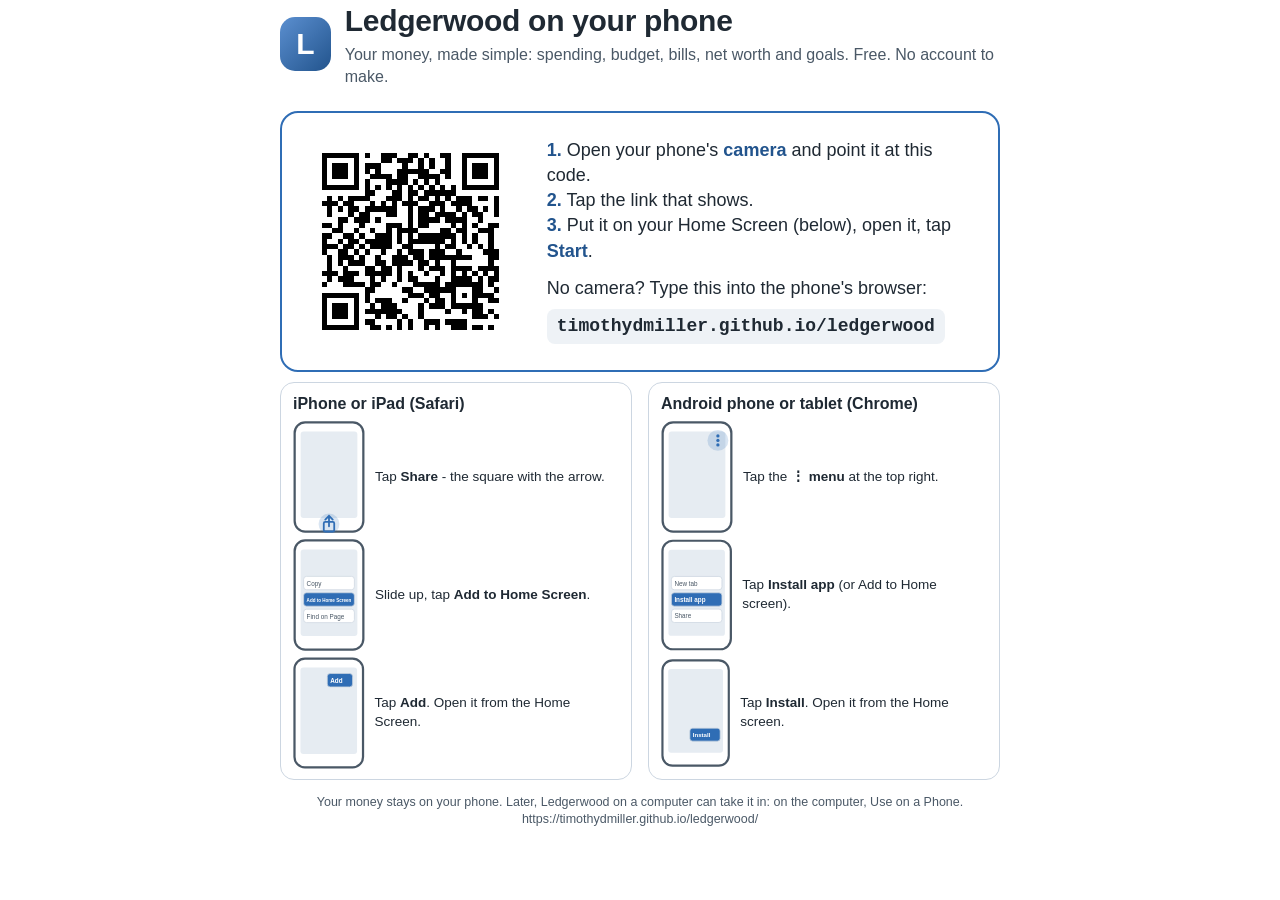
==== card.html @ f2d60dee "Ledgerwood phone app Co-Authored-By: Claude Opus 5.5 <noreply@anthropic.com>" ====
<!doctype html><html lang="en"><head><meta charset="utf-8"><title>Ledgerwood on your phone</title>
<style>
@page { size: letter portrait; margin: 0.5in; }
* { box-sizing: border-box; }
body { margin: 0; font: 15px/1.4 "Segoe UI", -apple-system, Roboto, Arial, sans-serif; color: #1f2933; }
.card { max-width: 7.5in; margin: 0 auto; }
header { display: flex; align-items: center; gap: 14px; }
.logo { width: 54px; height: 54px; border-radius: 15px; background: linear-gradient(135deg, #5b8fd0, #22548d); color: #fff; font: 800 30px/54px "Segoe UI", Arial; text-align: center; }
h1 { font-size: 30px; margin: 0; letter-spacing: -0.01em; }
.sub { color: #4a5866; margin: 2px 0 0; font-size: 16px; }
.main { display: flex; gap: 26px; align-items: center; margin: 22px 0 10px; padding: 18px; border: 2px solid #2f6db5; border-radius: 18px; }
.qr { width: 2.3in; height: 2.3in; flex: none; }
.how { font-size: 18px; }
.how b { color: #22548d; }
.addr { display: inline-block; margin-top: 8px; padding: 6px 10px; border-radius: 8px; background: #eef2f6; font: 700 18px/1.3 Consolas, "Courier New", monospace; }
.devs { display: grid; grid-template-columns: 1fr 1fr; gap: 16px; }
.dev { border: 1px solid #ccd6e1; border-radius: 14px; padding: 10px 12px; }
.dev h2 { font-size: 16px; margin: 0 0 6px; }
.dev ol { list-style: none; margin: 0; padding: 0; display: grid; gap: 6px; }
.dev li { display: flex; align-items: center; gap: 10px; font-size: 13.5px; }
.foot { margin-top: 14px; color: #4a5866; font-size: 12.5px; text-align: center; }
</style></head><body><div class="card">
<header><div class="logo">L</div><div><h1>Ledgerwood on your phone</h1><p class="sub">Your money, made simple: spending, budget, bills, net worth and goals. Free. No account to make.</p></div></header>
<div class="main"><svg class="qr" viewBox="0 0 41 41" shape-rendering="crispEdges" role="img" aria-label="Code for https://timothydmiller.github.io/ledgerwood/"><rect width="41" height="41" fill="#fff"/><path d="M4 4h7v1h-7zM12 4h1v1h-1zM15 4h3v1h-3zM20 4h2v1h-2zM23 4h1v1h-1zM26 4h2v1h-2zM30 4h7v1h-7zM4 5h1v1h-1zM10 5h1v1h-1zM15 5h2v1h-2zM18 5h3v1h-3zM22 5h1v1h-1zM24 5h1v1h-1zM27 5h1v1h-1zM30 5h1v1h-1zM36 5h1v1h-1zM4 6h1v1h-1zM6 6h3v1h-3zM10 6h1v1h-1zM12 6h3v1h-3zM19 6h1v1h-1zM22 6h1v1h-1zM24 6h1v1h-1zM27 6h1v1h-1zM30 6h1v1h-1zM32 6h3v1h-3zM36 6h1v1h-1zM4 7h1v1h-1zM6 7h3v1h-3zM10 7h1v1h-1zM12 7h1v1h-1zM14 7h1v1h-1zM18 7h6v1h-6zM26 7h2v1h-2zM30 7h1v1h-1zM32 7h3v1h-3zM36 7h1v1h-1zM4 8h1v1h-1zM6 8h3v1h-3zM10 8h1v1h-1zM13 8h4v1h-4zM18 8h2v1h-2zM22 8h4v1h-4zM27 8h1v1h-1zM30 8h1v1h-1zM32 8h3v1h-3zM36 8h1v1h-1zM4 9h1v1h-1zM10 9h1v1h-1zM12 9h1v1h-1zM16 9h4v1h-4zM21 9h1v1h-1zM23 9h1v1h-1zM25 9h1v1h-1zM30 9h1v1h-1zM36 9h1v1h-1zM4 10h7v1h-7zM12 10h1v1h-1zM14 10h1v1h-1zM16 10h1v1h-1zM18 10h1v1h-1zM20 10h1v1h-1zM22 10h1v1h-1zM24 10h1v1h-1zM26 10h1v1h-1zM28 10h1v1h-1zM30 10h7v1h-7zM12 11h2v1h-2zM17 11h2v1h-2zM20 11h2v1h-2zM23 11h6v1h-6zM5 12h1v1h-1zM7 12h1v1h-1zM9 12h4v1h-4zM16 12h3v1h-3zM20 12h1v1h-1zM22 12h2v1h-2zM25 12h1v1h-1zM27 12h1v1h-1zM29 12h3v1h-3zM33 12h2v1h-2zM36 12h1v1h-1zM4 13h3v1h-3zM8 13h2v1h-2zM13 13h1v1h-1zM15 13h1v1h-1zM17 13h1v1h-1zM19 13h3v1h-3zM24 13h3v1h-3zM28 13h4v1h-4zM36 13h1v1h-1zM5 14h1v1h-1zM7 14h1v1h-1zM9 14h2v1h-2zM12 14h6v1h-6zM20 14h1v1h-1zM22 14h3v1h-3zM26 14h1v1h-1zM29 14h1v1h-1zM31 14h2v1h-2zM34 14h1v1h-1zM36 14h1v1h-1zM5 15h1v1h-1zM9 15h1v1h-1zM11 15h2v1h-2zM16 15h2v1h-2zM20 15h1v1h-1zM22 15h2v1h-2zM25 15h4v1h-4zM30 15h1v1h-1zM32 15h2v1h-2zM36 15h1v1h-1zM7 16h2v1h-2zM10 16h3v1h-3zM14 16h1v1h-1zM20 16h1v1h-1zM22 16h4v1h-4zM27 16h4v1h-4zM33 16h1v1h-1zM4 17h2v1h-2zM7 17h1v1h-1zM11 17h1v1h-1zM16 17h3v1h-3zM20 17h1v1h-1zM22 17h2v1h-2zM28 17h1v1h-1zM30 17h1v1h-1zM32 17h1v1h-1zM35 17h2v1h-2zM6 18h2v1h-2zM10 18h1v1h-1zM13 18h1v1h-1zM16 18h1v1h-1zM18 18h4v1h-4zM26 18h2v1h-2zM29 18h2v1h-2zM33 18h3v1h-3zM4 19h2v1h-2zM8 19h2v1h-2zM11 19h1v1h-1zM14 19h3v1h-3zM18 19h1v1h-1zM20 19h1v1h-1zM22 19h7v1h-7zM30 19h1v1h-1zM32 19h1v1h-1zM35 19h1v1h-1zM4 20h1v1h-1zM7 20h1v1h-1zM9 20h2v1h-2zM12 20h5v1h-5zM18 20h1v1h-1zM20 20h7v1h-7zM28 20h1v1h-1zM30 20h1v1h-1zM32 20h1v1h-1zM35 20h1v1h-1zM4 21h3v1h-3zM8 21h2v1h-2zM11 21h1v1h-1zM13 21h4v1h-4zM19 21h2v1h-2zM25 21h1v1h-1zM27 21h2v1h-2zM31 21h1v1h-1zM33 21h1v1h-1zM35 21h1v1h-1zM4 22h1v1h-1zM7 22h2v1h-2zM10 22h1v1h-1zM12 22h1v1h-1zM15 22h1v1h-1zM18 22h1v1h-1zM20 22h3v1h-3zM24 22h3v1h-3zM29 22h1v1h-1zM34 22h3v1h-3zM5 23h1v1h-1zM7 23h3v1h-3zM11 23h1v1h-1zM14 23h1v1h-1zM17 23h3v1h-3zM21 23h2v1h-2zM24 23h8v1h-8zM35 23h2v1h-2zM5 24h1v1h-1zM7 24h1v1h-1zM9 24h3v1h-3zM14 24h2v1h-2zM17 24h4v1h-4zM22 24h2v1h-2zM25 24h1v1h-1zM28 24h1v1h-1zM35 24h1v1h-1zM5 25h1v1h-1zM8 25h1v1h-1zM12 25h2v1h-2zM15 25h2v1h-2zM18 25h1v1h-1zM22 25h1v1h-1zM24 25h3v1h-3zM28 25h4v1h-4zM33 25h4v1h-4zM4 26h3v1h-3zM8 26h3v1h-3zM12 26h5v1h-5zM18 26h1v1h-1zM20 26h1v1h-1zM23 26h1v1h-1zM26 26h1v1h-1zM28 26h1v1h-1zM30 26h1v1h-1zM32 26h1v1h-1zM34 26h1v1h-1zM36 26h1v1h-1zM5 27h1v1h-1zM7 27h3v1h-3zM13 27h1v1h-1zM15 27h1v1h-1zM18 27h1v1h-1zM20 27h2v1h-2zM25 27h1v1h-1zM28 27h4v1h-4zM33 27h1v1h-1zM35 27h2v1h-2zM4 28h1v1h-1zM8 28h4v1h-4zM13 28h2v1h-2zM17 28h1v1h-1zM21 28h5v1h-5zM27 28h7v1h-7zM35 28h1v1h-1zM12 29h2v1h-2zM19 29h2v1h-2zM23 29h6v1h-6zM32 29h2v1h-2zM36 29h1v1h-1zM4 30h7v1h-7zM12 30h1v1h-1zM20 30h3v1h-3zM24 30h2v1h-2zM28 30h1v1h-1zM30 30h1v1h-1zM32 30h4v1h-4zM4 31h1v1h-1zM10 31h1v1h-1zM12 31h1v1h-1zM14 31h3v1h-3zM19 31h1v1h-1zM23 31h1v1h-1zM25 31h2v1h-2zM28 31h1v1h-1zM32 31h1v1h-1zM35 31h2v1h-2zM4 32h1v1h-1zM6 32h3v1h-3zM10 32h1v1h-1zM13 32h1v1h-1zM15 32h3v1h-3zM22 32h1v1h-1zM24 32h3v1h-3zM28 32h6v1h-6zM4 33h1v1h-1zM6 33h3v1h-3zM10 33h1v1h-1zM12 33h7v1h-7zM22 33h1v1h-1zM27 33h1v1h-1zM30 33h1v1h-1zM32 33h2v1h-2zM35 33h1v1h-1zM4 34h1v1h-1zM6 34h3v1h-3zM10 34h1v1h-1zM14 34h1v1h-1zM16 34h2v1h-2zM19 34h1v1h-1zM22 34h1v1h-1zM32 34h3v1h-3zM36 34h1v1h-1zM4 35h1v1h-1zM10 35h1v1h-1zM12 35h2v1h-2zM18 35h1v1h-1zM20 35h1v1h-1zM23 35h3v1h-3zM27 35h4v1h-4zM4 36h7v1h-7zM13 36h2v1h-2zM16 36h1v1h-1zM18 36h1v1h-1zM20 36h1v1h-1zM23 36h1v1h-1zM25 36h1v1h-1zM28 36h3v1h-3zM32 36h2v1h-2zM35 36h1v1h-1z" fill="#000"/></svg>
<div class="how"><div><b>1.</b> Open your phone's <b>camera</b> and point it at this code.</div><div><b>2.</b> Tap the link that shows.</div><div><b>3.</b> Put it on your Home Screen (below), open it, tap <b>Start</b>.</div>
<div style="margin-top:12px">No camera? Type this into the phone's browser:<br><span class="addr">timothydmiller.github.io/ledgerwood</span></div></div></div>
<div class="devs">
<section class="dev"><h2>iPhone or iPad (Safari)</h2><ol><li><svg viewBox="0 0 96 150" width="72" height="112" role="img" aria-label="The Share button"><rect x="2" y="2" width="92" height="146" rx="14" fill="#fff" stroke="#4a5866" stroke-width="3"/><rect x="10" y="14" width="76" height="116" rx="4" fill="#e6ecf2"/><g transform="translate(48 138)"><circle r="14" fill="#2f6db5" opacity="0.18"/><rect x="-7" y="-3" width="14" height="13" rx="2" fill="none" stroke="#2f6db5" stroke-width="2.4"/><path d="M0 -11 V3 M-5 -6 L0 -11 L5 -6" fill="none" stroke="#2f6db5" stroke-width="2.4" stroke-linecap="round"/></g></svg><span>Tap <b>Share</b> - the square with the arrow.</span></li><li><svg viewBox="0 0 96 150" width="72" height="112" role="img" aria-label="Add to Home Screen"><rect x="2" y="2" width="92" height="146" rx="14" fill="#fff" stroke="#4a5866" stroke-width="3"/><rect x="10" y="14" width="76" height="116" rx="4" fill="#e6ecf2"/><rect x="14" y="50" width="68" height="18" rx="4" fill="#fff" stroke="#ccd6e1"/><text x="18" y="62.5" font-size="8.5" font-family="Segoe UI, Arial" font-weight="400" fill="#4a5866">Copy</text><rect x="14" y="72" width="68" height="18" rx="4" fill="#2f6db5" stroke="#ccd6e1"/><text x="18" y="84.5" font-size="6.1" font-family="Segoe UI, Arial" font-weight="700" fill="#fff">Add to Home Screen</text><rect x="14" y="94" width="68" height="18" rx="4" fill="#fff" stroke="#ccd6e1"/><text x="18" y="106.5" font-size="8.5" font-family="Segoe UI, Arial" font-weight="400" fill="#4a5866">Find on Page</text></svg><span>Slide up, tap <b>Add to Home Screen</b>.</span></li><li><svg viewBox="0 0 96 150" width="72" height="112" role="img" aria-label="Add"><rect x="2" y="2" width="92" height="146" rx="14" fill="#fff" stroke="#4a5866" stroke-width="3"/><rect x="10" y="14" width="76" height="116" rx="4" fill="#e6ecf2"/><rect x="46" y="22" width="34" height="18" rx="4" fill="#2f6db5" stroke="#ccd6e1"/><text x="50" y="34.5" font-size="8.5" font-family="Segoe UI, Arial" font-weight="700" fill="#fff">Add</text></svg><span>Tap <b>Add</b>. Open it from the Home Screen.</span></li></ol></section>
<section class="dev"><h2>Android phone or tablet (Chrome)</h2><ol><li><svg viewBox="0 0 96 150" width="72" height="112" role="img" aria-label="The menu"><rect x="2" y="2" width="92" height="146" rx="14" fill="#fff" stroke="#4a5866" stroke-width="3"/><rect x="10" y="14" width="76" height="116" rx="4" fill="#e6ecf2"/><g transform="translate(76 26)"><circle r="14" fill="#2f6db5" opacity="0.18"/><circle cx="0" cy="-6" r="2.2" fill="#2f6db5"/><circle cx="0" cy="0" r="2.2" fill="#2f6db5"/><circle cx="0" cy="6" r="2.2" fill="#2f6db5"/></g></svg><span>Tap the <b>&#8942; menu</b> at the top right.</span></li><li><svg viewBox="0 0 96 150" width="72" height="112" role="img" aria-label="Install app"><rect x="2" y="2" width="92" height="146" rx="14" fill="#fff" stroke="#4a5866" stroke-width="3"/><rect x="10" y="14" width="76" height="116" rx="4" fill="#e6ecf2"/><rect x="14" y="50" width="68" height="18" rx="4" fill="#fff" stroke="#ccd6e1"/><text x="18" y="62.5" font-size="8.5" font-family="Segoe UI, Arial" font-weight="400" fill="#4a5866">New tab</text><rect x="14" y="72" width="68" height="18" rx="4" fill="#2f6db5" stroke="#ccd6e1"/><text x="18" y="84.5" font-size="8.5" font-family="Segoe UI, Arial" font-weight="700" fill="#fff">Install app</text><rect x="14" y="94" width="68" height="18" rx="4" fill="#fff" stroke="#ccd6e1"/><text x="18" y="106.5" font-size="8.5" font-family="Segoe UI, Arial" font-weight="400" fill="#4a5866">Share</text></svg><span>Tap <b>Install app</b> (or Add to Home screen).</span></li><li><svg viewBox="0 0 96 150" width="72" height="112" role="img" aria-label="Install"><rect x="2" y="2" width="92" height="146" rx="14" fill="#fff" stroke="#4a5866" stroke-width="3"/><rect x="10" y="14" width="76" height="116" rx="4" fill="#e6ecf2"/><rect x="40" y="96" width="42" height="18" rx="4" fill="#2f6db5" stroke="#ccd6e1"/><text x="44" y="108.5" font-size="8.5" font-family="Segoe UI, Arial" font-weight="700" fill="#fff">Install</text></svg><span>Tap <b>Install</b>. Open it from the Home screen.</span></li></ol></section>
</div>
<p class="foot">Your money stays on your phone. Later, Ledgerwood on a computer can take it in: on the computer, Use on a Phone. https://timothydmiller.github.io/ledgerwood/</p>
</div></body></html>
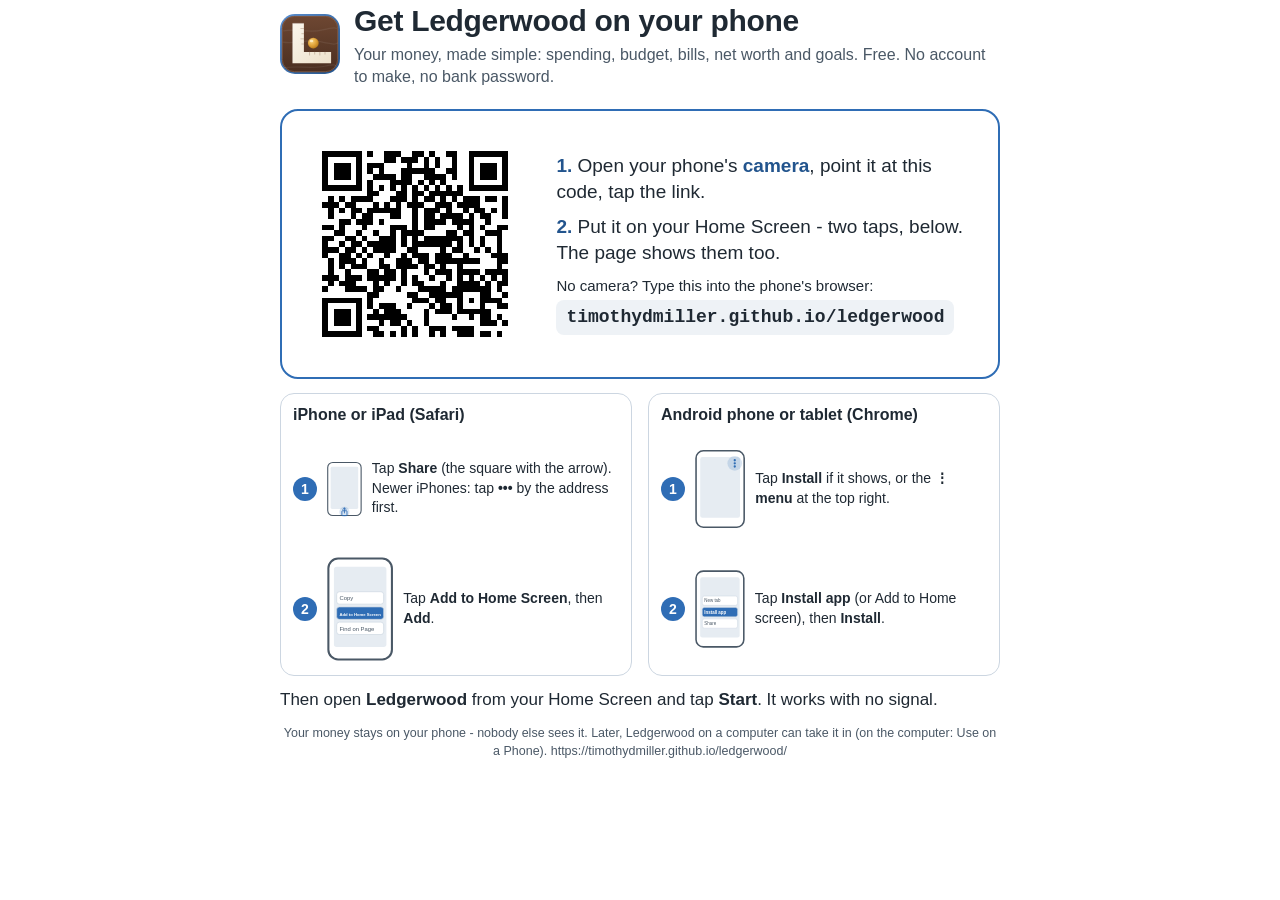
==== commit 7057dbe7: "Ledgerwood phone app - 22 Nov 2026 build Co-Authored-By: Claude Opus 5.5 <noreply@anthropic.com>" ====
--- a/card.html
+++ b/card.html
@@ -1,32 +1,79 @@
-<!doctype html><html lang="en"><head><meta charset="utf-8"><title>Ledgerwood on your phone</title>
+<!doctype html><html lang="en"><head><meta charset="utf-8"><title>Get Ledgerwood on your phone</title>
 <style>
 @page { size: letter portrait; margin: 0.5in; }
 * { box-sizing: border-box; }
 body { margin: 0; font: 15px/1.4 "Segoe UI", -apple-system, Roboto, Arial, sans-serif; color: #1f2933; }
 .card { max-width: 7.5in; margin: 0 auto; }
 header { display: flex; align-items: center; gap: 14px; }
-.logo { width: 54px; height: 54px; border-radius: 15px; background: linear-gradient(135deg, #5b8fd0, #22548d); color: #fff; font: 800 30px/54px "Segoe UI", Arial; text-align: center; }
+.logo { width: 60px; height: 60px; flex: none; border-radius: 15px; background: linear-gradient(135deg, #5b8fd0, #22548d); color: #fff; font: 800 30px/60px "Segoe UI", Arial; text-align: center; }
 h1 { font-size: 30px; margin: 0; letter-spacing: -0.01em; }
 .sub { color: #4a5866; margin: 2px 0 0; font-size: 16px; }
-.main { display: flex; gap: 26px; align-items: center; margin: 22px 0 10px; padding: 18px; border: 2px solid #2f6db5; border-radius: 18px; }
-.qr { width: 2.3in; height: 2.3in; flex: none; }
-.how { font-size: 18px; }
+.main { display: flex; gap: 26px; align-items: center; margin: 20px 0 14px; padding: 18px; border: 2px solid #2f6db5; border-radius: 18px; }
+.qr { width: 2.4in; height: 2.4in; flex: none; }
+.how { font-size: 19px; display: grid; gap: 8px; }
 .how b { color: #22548d; }
-.addr { display: inline-block; margin-top: 8px; padding: 6px 10px; border-radius: 8px; background: #eef2f6; font: 700 18px/1.3 Consolas, "Courier New", monospace; }
+.addr { display: inline-block; margin-top: 4px; padding: 6px 10px; border-radius: 8px; background: #eef2f6; font: 700 18px/1.3 Consolas, "Courier New", monospace; }
+.then { font-size: 17px; margin: 0 0 10px; }
 .devs { display: grid; grid-template-columns: 1fr 1fr; gap: 16px; }
 .dev { border: 1px solid #ccd6e1; border-radius: 14px; padding: 10px 12px; }
 .dev h2 { font-size: 16px; margin: 0 0 6px; }
-.dev ol { list-style: none; margin: 0; padding: 0; display: grid; gap: 6px; }
-.dev li { display: flex; align-items: center; gap: 10px; font-size: 13.5px; }
+.dev ol { list-style: none; margin: 0; padding: 0; display: grid; gap: 8px; }
+.dev li { display: flex; align-items: center; gap: 10px; font-size: 14px; }
+.dev .n { width: 24px; height: 24px; flex: none; border-radius: 12px; background: #2f6db5; color: #fff; font-weight: 800; text-align: center; line-height: 24px; }
 .foot { margin-top: 14px; color: #4a5866; font-size: 12.5px; text-align: center; }
 </style></head><body><div class="card">
-<header><div class="logo">L</div><div><h1>Ledgerwood on your phone</h1><p class="sub">Your money, made simple: spending, budget, bills, net worth and goals. Free. No account to make.</p></div></header>
+<header><svg class="logo" xmlns="http://www.w3.org/2000/svg" viewBox="0 0 256 256" width="256" height="256">
+  
+  <defs>
+    <linearGradient id="lw-tile" x1="0" y1="0" x2="0" y2="1">
+      <stop offset="0" stop-color="#6E4732"/>
+      <stop offset="1" stop-color="#4A2E20"/>
+    </linearGradient>
+    <linearGradient id="lw-square" x1="0" y1="0" x2="1" y2="1">
+      <stop offset="0" stop-color="#FBF6EC"/>
+      <stop offset="1" stop-color="#EDE1CB"/>
+    </linearGradient>
+    <radialGradient id="lw-brass" cx="0.36" cy="0.32" r="0.75">
+      <stop offset="0" stop-color="#F9D27A"/>
+      <stop offset="0.55" stop-color="#E0A33A"/>
+      <stop offset="1" stop-color="#B57719"/>
+    </radialGradient>
+  </defs>
+
+  
+  <rect x="8" y="8" width="240" height="240" rx="54" fill="url(#lw-tile)"/>
+  <rect x="10" y="10" width="236" height="236" rx="52" fill="none" stroke="#86604A" stroke-width="3"/>
+
+  
+  <g class="fine" fill="none" stroke="#FFFFFF" stroke-opacity="0.07" stroke-width="5" stroke-linecap="round">
+    <path d="M16 72 C70 60 122 84 182 68 S236 62 242 61"/>
+    <path d="M13 120 C62 130 112 106 172 118 S236 131 245 124"/>
+    <path d="M16 230 C70 219 130 235 190 223 S234 221 240 225"/>
+  </g>
+
+  
+  <path d="M54 40 H102 V162 H218 V210 H54 Z" fill="url(#lw-square)"/>
+  <path d="M54 210 V40 H102" fill="none" stroke="#FFFFFF" stroke-opacity="0.6" stroke-width="2"/>
+
+  
+  <g class="fine" stroke="#8B6A50" stroke-opacity="0.5" stroke-width="3" stroke-linecap="round">
+    <path d="M126 162 V175"/><path d="M148 162 V171"/><path d="M170 162 V175"/><path d="M192 162 V171"/>
+    <path d="M102 62 H89"/><path d="M102 84 H93"/><path d="M102 106 H89"/><path d="M102 128 H93"/>
+  </g>
+
+  
+  <circle cx="142" cy="124" r="23" fill="url(#lw-brass)"/>
+  <circle cx="142" cy="124" r="22" fill="none" stroke="#9A6414" stroke-opacity="0.35" stroke-width="2"/>
+  <ellipse class="fine" cx="134.5" cy="115.5" rx="7.5" ry="5.5" fill="#FFF4D8" opacity="0.75"/>
+</svg>
+<div><h1>Get Ledgerwood on your phone</h1><p class="sub">Your money, made simple: spending, budget, bills, net worth and goals. Free. No account to make, no bank password.</p></div></header>
 <div class="main"><svg class="qr" viewBox="0 0 41 41" shape-rendering="crispEdges" role="img" aria-label="Code for https://timothydmiller.github.io/ledgerwood/"><rect width="41" height="41" fill="#fff"/><path d="M4 4h7v1h-7zM12 4h1v1h-1zM15 4h3v1h-3zM20 4h2v1h-2zM23 4h1v1h-1zM26 4h2v1h-2zM30 4h7v1h-7zM4 5h1v1h-1zM10 5h1v1h-1zM15 5h2v1h-2zM18 5h3v1h-3zM22 5h1v1h-1zM24 5h1v1h-1zM27 5h1v1h-1zM30 5h1v1h-1zM36 5h1v1h-1zM4 6h1v1h-1zM6 6h3v1h-3zM10 6h1v1h-1zM12 6h3v1h-3zM19 6h1v1h-1zM22 6h1v1h-1zM24 6h1v1h-1zM27 6h1v1h-1zM30 6h1v1h-1zM32 6h3v1h-3zM36 6h1v1h-1zM4 7h1v1h-1zM6 7h3v1h-3zM10 7h1v1h-1zM12 7h1v1h-1zM14 7h1v1h-1zM18 7h6v1h-6zM26 7h2v1h-2zM30 7h1v1h-1zM32 7h3v1h-3zM36 7h1v1h-1zM4 8h1v1h-1zM6 8h3v1h-3zM10 8h1v1h-1zM13 8h4v1h-4zM18 8h2v1h-2zM22 8h4v1h-4zM27 8h1v1h-1zM30 8h1v1h-1zM32 8h3v1h-3zM36 8h1v1h-1zM4 9h1v1h-1zM10 9h1v1h-1zM12 9h1v1h-1zM16 9h4v1h-4zM21 9h1v1h-1zM23 9h1v1h-1zM25 9h1v1h-1zM30 9h1v1h-1zM36 9h1v1h-1zM4 10h7v1h-7zM12 10h1v1h-1zM14 10h1v1h-1zM16 10h1v1h-1zM18 10h1v1h-1zM20 10h1v1h-1zM22 10h1v1h-1zM24 10h1v1h-1zM26 10h1v1h-1zM28 10h1v1h-1zM30 10h7v1h-7zM12 11h2v1h-2zM17 11h2v1h-2zM20 11h2v1h-2zM23 11h6v1h-6zM5 12h1v1h-1zM7 12h1v1h-1zM9 12h4v1h-4zM16 12h3v1h-3zM20 12h1v1h-1zM22 12h2v1h-2zM25 12h1v1h-1zM27 12h1v1h-1zM29 12h3v1h-3zM33 12h2v1h-2zM36 12h1v1h-1zM4 13h3v1h-3zM8 13h2v1h-2zM13 13h1v1h-1zM15 13h1v1h-1zM17 13h1v1h-1zM19 13h3v1h-3zM24 13h3v1h-3zM28 13h4v1h-4zM36 13h1v1h-1zM5 14h1v1h-1zM7 14h1v1h-1zM9 14h2v1h-2zM12 14h6v1h-6zM20 14h1v1h-1zM22 14h3v1h-3zM26 14h1v1h-1zM29 14h1v1h-1zM31 14h2v1h-2zM34 14h1v1h-1zM36 14h1v1h-1zM5 15h1v1h-1zM9 15h1v1h-1zM11 15h2v1h-2zM16 15h2v1h-2zM20 15h1v1h-1zM22 15h2v1h-2zM25 15h4v1h-4zM30 15h1v1h-1zM32 15h2v1h-2zM36 15h1v1h-1zM7 16h2v1h-2zM10 16h3v1h-3zM14 16h1v1h-1zM20 16h1v1h-1zM22 16h4v1h-4zM27 16h4v1h-4zM33 16h1v1h-1zM4 17h2v1h-2zM7 17h1v1h-1zM11 17h1v1h-1zM16 17h3v1h-3zM20 17h1v1h-1zM22 17h2v1h-2zM28 17h1v1h-1zM30 17h1v1h-1zM32 17h1v1h-1zM35 17h2v1h-2zM6 18h2v1h-2zM10 18h1v1h-1zM13 18h1v1h-1zM16 18h1v1h-1zM18 18h4v1h-4zM26 18h2v1h-2zM29 18h2v1h-2zM33 18h3v1h-3zM4 19h2v1h-2zM8 19h2v1h-2zM11 19h1v1h-1zM14 19h3v1h-3zM18 19h1v1h-1zM20 19h1v1h-1zM22 19h7v1h-7zM30 19h1v1h-1zM32 19h1v1h-1zM35 19h1v1h-1zM4 20h1v1h-1zM7 20h1v1h-1zM9 20h2v1h-2zM12 20h5v1h-5zM18 20h1v1h-1zM20 20h7v1h-7zM28 20h1v1h-1zM30 20h1v1h-1zM32 20h1v1h-1zM35 20h1v1h-1zM4 21h3v1h-3zM8 21h2v1h-2zM11 21h1v1h-1zM13 21h4v1h-4zM19 21h2v1h-2zM25 21h1v1h-1zM27 21h2v1h-2zM31 21h1v1h-1zM33 21h1v1h-1zM35 21h1v1h-1zM4 22h1v1h-1zM7 22h2v1h-2zM10 22h1v1h-1zM12 22h1v1h-1zM15 22h1v1h-1zM18 22h1v1h-1zM20 22h3v1h-3zM24 22h3v1h-3zM29 22h1v1h-1zM34 22h3v1h-3zM5 23h1v1h-1zM7 23h3v1h-3zM11 23h1v1h-1zM14 23h1v1h-1zM17 23h3v1h-3zM21 23h2v1h-2zM24 23h8v1h-8zM35 23h2v1h-2zM5 24h1v1h-1zM7 24h1v1h-1zM9 24h3v1h-3zM14 24h2v1h-2zM17 24h4v1h-4zM22 24h2v1h-2zM25 24h1v1h-1zM28 24h1v1h-1zM35 24h1v1h-1zM5 25h1v1h-1zM8 25h1v1h-1zM12 25h2v1h-2zM15 25h2v1h-2zM18 25h1v1h-1zM22 25h1v1h-1zM24 25h3v1h-3zM28 25h4v1h-4zM33 25h4v1h-4zM4 26h3v1h-3zM8 26h3v1h-3zM12 26h5v1h-5zM18 26h1v1h-1zM20 26h1v1h-1zM23 26h1v1h-1zM26 26h1v1h-1zM28 26h1v1h-1zM30 26h1v1h-1zM32 26h1v1h-1zM34 26h1v1h-1zM36 26h1v1h-1zM5 27h1v1h-1zM7 27h3v1h-3zM13 27h1v1h-1zM15 27h1v1h-1zM18 27h1v1h-1zM20 27h2v1h-2zM25 27h1v1h-1zM28 27h4v1h-4zM33 27h1v1h-1zM35 27h2v1h-2zM4 28h1v1h-1zM8 28h4v1h-4zM13 28h2v1h-2zM17 28h1v1h-1zM21 28h5v1h-5zM27 28h7v1h-7zM35 28h1v1h-1zM12 29h2v1h-2zM19 29h2v1h-2zM23 29h6v1h-6zM32 29h2v1h-2zM36 29h1v1h-1zM4 30h7v1h-7zM12 30h1v1h-1zM20 30h3v1h-3zM24 30h2v1h-2zM28 30h1v1h-1zM30 30h1v1h-1zM32 30h4v1h-4zM4 31h1v1h-1zM10 31h1v1h-1zM12 31h1v1h-1zM14 31h3v1h-3zM19 31h1v1h-1zM23 31h1v1h-1zM25 31h2v1h-2zM28 31h1v1h-1zM32 31h1v1h-1zM35 31h2v1h-2zM4 32h1v1h-1zM6 32h3v1h-3zM10 32h1v1h-1zM13 32h1v1h-1zM15 32h3v1h-3zM22 32h1v1h-1zM24 32h3v1h-3zM28 32h6v1h-6zM4 33h1v1h-1zM6 33h3v1h-3zM10 33h1v1h-1zM12 33h7v1h-7zM22 33h1v1h-1zM27 33h1v1h-1zM30 33h1v1h-1zM32 33h2v1h-2zM35 33h1v1h-1zM4 34h1v1h-1zM6 34h3v1h-3zM10 34h1v1h-1zM14 34h1v1h-1zM16 34h2v1h-2zM19 34h1v1h-1zM22 34h1v1h-1zM32 34h3v1h-3zM36 34h1v1h-1zM4 35h1v1h-1zM10 35h1v1h-1zM12 35h2v1h-2zM18 35h1v1h-1zM20 35h1v1h-1zM23 35h3v1h-3zM27 35h4v1h-4zM4 36h7v1h-7zM13 36h2v1h-2zM16 36h1v1h-1zM18 36h1v1h-1zM20 36h1v1h-1zM23 36h1v1h-1zM25 36h1v1h-1zM28 36h3v1h-3zM32 36h2v1h-2zM35 36h1v1h-1z" fill="#000"/></svg>
-<div class="how"><div><b>1.</b> Open your phone's <b>camera</b> and point it at this code.</div><div><b>2.</b> Tap the link that shows.</div><div><b>3.</b> Put it on your Home Screen (below), open it, tap <b>Start</b>.</div>
-<div style="margin-top:12px">No camera? Type this into the phone's browser:<br><span class="addr">timothydmiller.github.io/ledgerwood</span></div></div></div>
+<div class="how"><div><b>1.</b> Open your phone's <b>camera</b>, point it at this code, tap the link.</div><div><b>2.</b> Put it on your Home Screen - two taps, below. The page shows them too.</div>
+<div style="font-size:15px">No camera? Type this into the phone's browser:<br><span class="addr">timothydmiller.github.io/ledgerwood</span></div></div></div>
 <div class="devs">
-<section class="dev"><h2>iPhone or iPad (Safari)</h2><ol><li><svg viewBox="0 0 96 150" width="72" height="112" role="img" aria-label="The Share button"><rect x="2" y="2" width="92" height="146" rx="14" fill="#fff" stroke="#4a5866" stroke-width="3"/><rect x="10" y="14" width="76" height="116" rx="4" fill="#e6ecf2"/><g transform="translate(48 138)"><circle r="14" fill="#2f6db5" opacity="0.18"/><rect x="-7" y="-3" width="14" height="13" rx="2" fill="none" stroke="#2f6db5" stroke-width="2.4"/><path d="M0 -11 V3 M-5 -6 L0 -11 L5 -6" fill="none" stroke="#2f6db5" stroke-width="2.4" stroke-linecap="round"/></g></svg><span>Tap <b>Share</b> - the square with the arrow.</span></li><li><svg viewBox="0 0 96 150" width="72" height="112" role="img" aria-label="Add to Home Screen"><rect x="2" y="2" width="92" height="146" rx="14" fill="#fff" stroke="#4a5866" stroke-width="3"/><rect x="10" y="14" width="76" height="116" rx="4" fill="#e6ecf2"/><rect x="14" y="50" width="68" height="18" rx="4" fill="#fff" stroke="#ccd6e1"/><text x="18" y="62.5" font-size="8.5" font-family="Segoe UI, Arial" font-weight="400" fill="#4a5866">Copy</text><rect x="14" y="72" width="68" height="18" rx="4" fill="#2f6db5" stroke="#ccd6e1"/><text x="18" y="84.5" font-size="6.1" font-family="Segoe UI, Arial" font-weight="700" fill="#fff">Add to Home Screen</text><rect x="14" y="94" width="68" height="18" rx="4" fill="#fff" stroke="#ccd6e1"/><text x="18" y="106.5" font-size="8.5" font-family="Segoe UI, Arial" font-weight="400" fill="#4a5866">Find on Page</text></svg><span>Slide up, tap <b>Add to Home Screen</b>.</span></li><li><svg viewBox="0 0 96 150" width="72" height="112" role="img" aria-label="Add"><rect x="2" y="2" width="92" height="146" rx="14" fill="#fff" stroke="#4a5866" stroke-width="3"/><rect x="10" y="14" width="76" height="116" rx="4" fill="#e6ecf2"/><rect x="46" y="22" width="34" height="18" rx="4" fill="#2f6db5" stroke="#ccd6e1"/><text x="50" y="34.5" font-size="8.5" font-family="Segoe UI, Arial" font-weight="700" fill="#fff">Add</text></svg><span>Tap <b>Add</b>. Open it from the Home Screen.</span></li></ol></section>
-<section class="dev"><h2>Android phone or tablet (Chrome)</h2><ol><li><svg viewBox="0 0 96 150" width="72" height="112" role="img" aria-label="The menu"><rect x="2" y="2" width="92" height="146" rx="14" fill="#fff" stroke="#4a5866" stroke-width="3"/><rect x="10" y="14" width="76" height="116" rx="4" fill="#e6ecf2"/><g transform="translate(76 26)"><circle r="14" fill="#2f6db5" opacity="0.18"/><circle cx="0" cy="-6" r="2.2" fill="#2f6db5"/><circle cx="0" cy="0" r="2.2" fill="#2f6db5"/><circle cx="0" cy="6" r="2.2" fill="#2f6db5"/></g></svg><span>Tap the <b>&#8942; menu</b> at the top right.</span></li><li><svg viewBox="0 0 96 150" width="72" height="112" role="img" aria-label="Install app"><rect x="2" y="2" width="92" height="146" rx="14" fill="#fff" stroke="#4a5866" stroke-width="3"/><rect x="10" y="14" width="76" height="116" rx="4" fill="#e6ecf2"/><rect x="14" y="50" width="68" height="18" rx="4" fill="#fff" stroke="#ccd6e1"/><text x="18" y="62.5" font-size="8.5" font-family="Segoe UI, Arial" font-weight="400" fill="#4a5866">New tab</text><rect x="14" y="72" width="68" height="18" rx="4" fill="#2f6db5" stroke="#ccd6e1"/><text x="18" y="84.5" font-size="8.5" font-family="Segoe UI, Arial" font-weight="700" fill="#fff">Install app</text><rect x="14" y="94" width="68" height="18" rx="4" fill="#fff" stroke="#ccd6e1"/><text x="18" y="106.5" font-size="8.5" font-family="Segoe UI, Arial" font-weight="400" fill="#4a5866">Share</text></svg><span>Tap <b>Install app</b> (or Add to Home screen).</span></li><li><svg viewBox="0 0 96 150" width="72" height="112" role="img" aria-label="Install"><rect x="2" y="2" width="92" height="146" rx="14" fill="#fff" stroke="#4a5866" stroke-width="3"/><rect x="10" y="14" width="76" height="116" rx="4" fill="#e6ecf2"/><rect x="40" y="96" width="42" height="18" rx="4" fill="#2f6db5" stroke="#ccd6e1"/><text x="44" y="108.5" font-size="8.5" font-family="Segoe UI, Arial" font-weight="700" fill="#fff">Install</text></svg><span>Tap <b>Install</b>. Open it from the Home screen.</span></li></ol></section>
+<section class="dev"><h2>iPhone or iPad (Safari)</h2><ol><li><span class="n">1</span><svg viewBox="0 0 96 150" width="72" height="112" role="img" aria-label="The Share button"><rect x="2" y="2" width="92" height="146" rx="14" fill="#fff" stroke="#4a5866" stroke-width="3"/><rect x="10" y="14" width="76" height="116" rx="4" fill="#e6ecf2"/><g transform="translate(48 138)"><circle r="14" fill="#2f6db5" opacity="0.18"/><rect x="-7" y="-3" width="14" height="13" rx="2" fill="none" stroke="#2f6db5" stroke-width="2.4"/><path d="M0 -11 V3 M-5 -6 L0 -11 L5 -6" fill="none" stroke="#2f6db5" stroke-width="2.4" stroke-linecap="round"/></g></svg><span>Tap <b>Share</b> (the square with the arrow). Newer iPhones: tap <b>&bull;&bull;&bull;</b> by the address first.</span></li><li><span class="n">2</span><svg viewBox="0 0 96 150" width="72" height="112" role="img" aria-label="Add to Home Screen"><rect x="2" y="2" width="92" height="146" rx="14" fill="#fff" stroke="#4a5866" stroke-width="3"/><rect x="10" y="14" width="76" height="116" rx="4" fill="#e6ecf2"/><rect x="14" y="50" width="68" height="18" rx="4" fill="#fff" stroke="#ccd6e1"/><text x="18" y="62.5" font-size="8.5" font-family="Segoe UI, Arial" font-weight="400" fill="#4a5866">Copy</text><rect x="14" y="72" width="68" height="18" rx="4" fill="#2f6db5" stroke="#ccd6e1"/><text x="18" y="84.5" font-size="6.1" font-family="Segoe UI, Arial" font-weight="700" fill="#fff">Add to Home Screen</text><rect x="14" y="94" width="68" height="18" rx="4" fill="#fff" stroke="#ccd6e1"/><text x="18" y="106.5" font-size="8.5" font-family="Segoe UI, Arial" font-weight="400" fill="#4a5866">Find on Page</text></svg><span>Tap <b>Add to Home Screen</b>, then <b>Add</b>.</span></li></ol></section>
+<section class="dev"><h2>Android phone or tablet (Chrome)</h2><ol><li><span class="n">1</span><svg viewBox="0 0 96 150" width="72" height="112" role="img" aria-label="The menu"><rect x="2" y="2" width="92" height="146" rx="14" fill="#fff" stroke="#4a5866" stroke-width="3"/><rect x="10" y="14" width="76" height="116" rx="4" fill="#e6ecf2"/><g transform="translate(76 26)"><circle r="14" fill="#2f6db5" opacity="0.18"/><circle cx="0" cy="-6" r="2.2" fill="#2f6db5"/><circle cx="0" cy="0" r="2.2" fill="#2f6db5"/><circle cx="0" cy="6" r="2.2" fill="#2f6db5"/></g></svg><span>Tap <b>Install</b> if it shows, or the <b>&#8942; menu</b> at the top right.</span></li><li><span class="n">2</span><svg viewBox="0 0 96 150" width="72" height="112" role="img" aria-label="Install app"><rect x="2" y="2" width="92" height="146" rx="14" fill="#fff" stroke="#4a5866" stroke-width="3"/><rect x="10" y="14" width="76" height="116" rx="4" fill="#e6ecf2"/><rect x="14" y="50" width="68" height="18" rx="4" fill="#fff" stroke="#ccd6e1"/><text x="18" y="62.5" font-size="8.5" font-family="Segoe UI, Arial" font-weight="400" fill="#4a5866">New tab</text><rect x="14" y="72" width="68" height="18" rx="4" fill="#2f6db5" stroke="#ccd6e1"/><text x="18" y="84.5" font-size="8.5" font-family="Segoe UI, Arial" font-weight="700" fill="#fff">Install app</text><rect x="14" y="94" width="68" height="18" rx="4" fill="#fff" stroke="#ccd6e1"/><text x="18" y="106.5" font-size="8.5" font-family="Segoe UI, Arial" font-weight="400" fill="#4a5866">Share</text></svg><span>Tap <b>Install app</b> (or Add to Home screen), then <b>Install</b>.</span></li></ol></section>
 </div>
-<p class="foot">Your money stays on your phone. Later, Ledgerwood on a computer can take it in: on the computer, Use on a Phone. https://timothydmiller.github.io/ledgerwood/</p>
+<p class="then" style="margin-top:12px">Then open <b>Ledgerwood</b> from your Home Screen and tap <b>Start</b>. It works with no signal.</p>
+<p class="foot">Your money stays on your phone - nobody else sees it. Later, Ledgerwood on a computer can take it in (on the computer: Use on a Phone). https://timothydmiller.github.io/ledgerwood/</p>
 </div></body></html>
